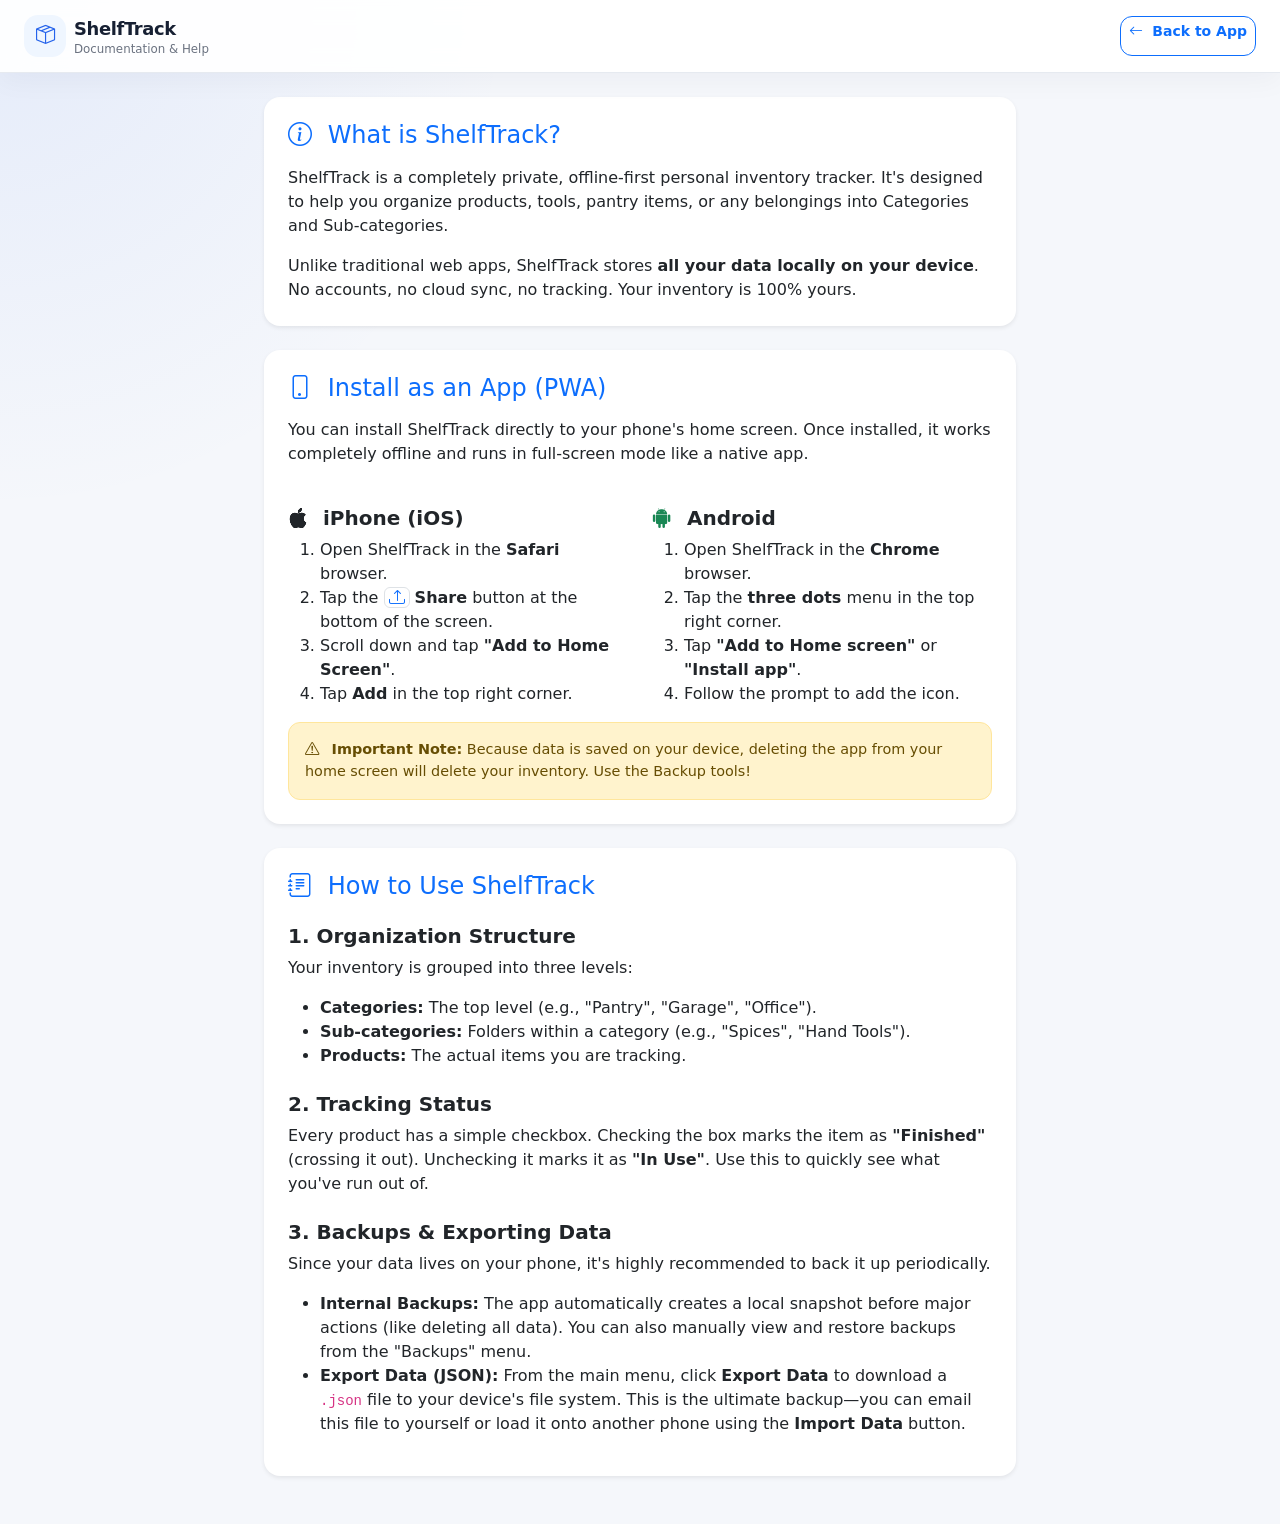
==== public/docs.html @ c381eab4 "Added docs" ====
<!doctype html>
<html lang="en">
<head>
  <meta charset="utf-8">
  <meta name="viewport" content="width=device-width, initial-scale=1">
  <title>ShelfTrack - Documentation</title>
  
  <!-- PWA Meta Tags -->
  <link rel="manifest" href="manifest.json">
  <meta name="theme-color" content="#4f46e5">
  <link rel="apple-touch-icon" href="icon.svg">
  <meta name="apple-mobile-web-app-capable" content="yes">
  <meta name="apple-mobile-web-app-status-bar-style" content="black-translucent">
  <meta name="apple-mobile-web-app-title" content="ShelfTrack">

  <link rel="icon" href="data:image/svg+xml,<svg xmlns=%22http://www.w3.org/2000/svg%22 viewBox=%220 0 100 100%22><text y=%22.9em%22 font-size=%2290%22>📦</text></svg>">
  <link href="https://cdn.jsdelivr.net/npm/bootstrap@5.3.3/dist/css/bootstrap.min.css" rel="stylesheet">
  <link href="https://cdn.jsdelivr.net/npm/bootstrap-icons@1.11.3/font/bootstrap-icons.css" rel="stylesheet">
  <link href="assets/css/app.css" rel="stylesheet">
</head>
<body>
  <nav class="navbar navbar-expand-lg navbar-light app-navbar sticky-top">
    <div class="container-fluid px-3 px-md-4">
      <a class="navbar-brand d-flex align-items-center gap-2" href="index.html">
        <span class="brand-icon"><i class="bi bi-box-seam"></i></span>
        <span>
          <strong>ShelfTrack</strong>
          <small class="d-block brand-tagline">Documentation & Help</small>
        </span>
      </a>
      <div class="ms-auto">
        <a href="index.html" class="btn btn-outline-primary btn-sm">
          <i class="bi bi-arrow-left me-1"></i> Back to App
        </a>
      </div>
    </div>
  </nav>

  <main class="container-fluid px-3 px-md-4 py-4" style="max-width: 800px; margin: 0 auto;">
    
    <div class="card shadow-sm border-0 mb-4" style="border-radius: 16px;">
      <div class="card-body p-4">
        <h2 class="h4 text-primary mb-3"><i class="bi bi-info-circle me-2"></i> What is ShelfTrack?</h2>
        <p>ShelfTrack is a completely private, offline-first personal inventory tracker. It's designed to help you organize products, tools, pantry items, or any belongings into Categories and Sub-categories.</p>
        <p class="mb-0">Unlike traditional web apps, ShelfTrack stores <strong>all your data locally on your device</strong>. No accounts, no cloud sync, no tracking. Your inventory is 100% yours.</p>
      </div>
    </div>

    <div class="card shadow-sm border-0 mb-4" style="border-radius: 16px;">
      <div class="card-body p-4">
        <h2 class="h4 text-primary mb-3"><i class="bi bi-phone me-2"></i> Install as an App (PWA)</h2>
        <p>You can install ShelfTrack directly to your phone's home screen. Once installed, it works completely offline and runs in full-screen mode like a native app.</p>
        
        <div class="row g-4 mt-1">
          <div class="col-md-6">
            <h5 class="fw-bold"><i class="bi bi-apple me-2 text-dark"></i> iPhone (iOS)</h5>
            <ol class="mb-0">
              <li>Open ShelfTrack in the <strong>Safari</strong> browser.</li>
              <li>Tap the <i class="bi bi-upload border rounded px-1 text-primary"></i> <strong>Share</strong> button at the bottom of the screen.</li>
              <li>Scroll down and tap <strong>"Add to Home Screen"</strong>.</li>
              <li>Tap <strong>Add</strong> in the top right corner.</li>
            </ol>
          </div>
          <div class="col-md-6">
            <h5 class="fw-bold"><i class="bi bi-android2 me-2 text-success"></i> Android</h5>
            <ol class="mb-0">
              <li>Open ShelfTrack in the <strong>Chrome</strong> browser.</li>
              <li>Tap the <strong>three dots</strong> menu in the top right corner.</li>
              <li>Tap <strong>"Add to Home screen"</strong> or <strong>"Install app"</strong>.</li>
              <li>Follow the prompt to add the icon.</li>
            </ol>
          </div>
        </div>
        <div class="alert alert-warning mt-3 mb-0" role="alert" style="border-radius: 12px; font-size: 0.9rem;">
          <i class="bi bi-exclamation-triangle me-2"></i> <strong>Important Note:</strong> Because data is saved on your device, deleting the app from your home screen will delete your inventory. Use the Backup tools!
        </div>
      </div>
    </div>

    <div class="card shadow-sm border-0 mb-4" style="border-radius: 16px;">
      <div class="card-body p-4">
        <h2 class="h4 text-primary mb-3"><i class="bi bi-journal-text me-2"></i> How to Use ShelfTrack</h2>
        
        <h5 class="fw-bold mt-4">1. Organization Structure</h5>
        <p>Your inventory is grouped into three levels:</p>
        <ul>
          <li><strong>Categories:</strong> The top level (e.g., "Pantry", "Garage", "Office").</li>
          <li><strong>Sub-categories:</strong> Folders within a category (e.g., "Spices", "Hand Tools").</li>
          <li><strong>Products:</strong> The actual items you are tracking.</li>
        </ul>

        <h5 class="fw-bold mt-4">2. Tracking Status</h5>
        <p>Every product has a simple checkbox. Checking the box marks the item as <strong>"Finished"</strong> (crossing it out). Unchecking it marks it as <strong>"In Use"</strong>. Use this to quickly see what you've run out of.</p>

        <h5 class="fw-bold mt-4">3. Backups & Exporting Data</h5>
        <p>Since your data lives on your phone, it's highly recommended to back it up periodically.</p>
        <ul>
          <li><strong>Internal Backups:</strong> The app automatically creates a local snapshot before major actions (like deleting all data). You can also manually view and restore backups from the "Backups" menu.</li>
          <li><strong>Export Data (JSON):</strong> From the main menu, click <strong>Export Data</strong> to download a <code>.json</code> file to your device's file system. This is the ultimate backup—you can email this file to yourself or load it onto another phone using the <strong>Import Data</strong> button.</li>
        </ul>
      </div>
    </div>

  </main>
</body>
</html>
---- public/assets/css/app.css ----
:root {
  --app-bg: #f5f7fb;
  --app-card: #ffffff;
  --app-text: #172033;
  --app-muted: #6b7280;
  --app-border: #e6eaf0;

  --app-primary: #2563eb;
  --app-primary-dark: #1d4ed8;
  --app-primary-soft: #eff6ff;

  --app-success: #16a34a;
  --app-success-soft: #ecfdf3;

  --app-warning: #f59e0b;
  --app-warning-soft: #fffbeb;

  --app-danger: #dc2626;
  --app-danger-soft: #fef2f2;

  --app-radius: 20px;
  --app-shadow: 0 12px 34px rgba(15, 23, 42, 0.07);
}

* {
  -webkit-tap-highlight-color: transparent;
}

body {
  background:
          radial-gradient(circle at top left, rgba(37, 99, 235, 0.08), transparent 32rem),
          var(--app-bg);
  color: var(--app-text);
  font-family: Inter, system-ui, -apple-system, BlinkMacSystemFont, "Segoe UI", sans-serif;
}

button,
.btn,
.form-control,
.form-select {
  min-height: 40px;
}

.btn {
  border-radius: 12px;
  font-weight: 600;
}

.app-navbar {
  background: rgba(255, 255, 255, 0.92);
  backdrop-filter: blur(14px);
  border-bottom: 1px solid var(--app-border);
  box-shadow: 0 8px 28px rgba(15, 23, 42, 0.04);
}

.navbar-brand {
  min-width: 0;
}

.brand-icon {
  width: 42px;
  height: 42px;
  flex: 0 0 42px;
  display: inline-flex;
  align-items: center;
  justify-content: center;
  border-radius: 14px;
  background: var(--app-primary-soft);
  color: var(--app-primary);
  font-size: 1.2rem;
}

.navbar-brand strong {
  color: var(--app-text);
  font-size: 1.12rem;
  letter-spacing: -0.02em;
}

.brand-tagline {
  font-size: 0.74rem;
  color: var(--app-muted);
  margin-top: -2px;
}

.navbar-toggler {
  border: 0;
  box-shadow: none !important;
}

main.container-fluid {
  max-width: 980px;
  margin: 0 auto;
}

.hero-card {
  background: var(--app-card);
  border: 1px solid var(--app-border);
  border-radius: var(--app-radius);
  box-shadow: var(--app-shadow);
  padding: 1.25rem;
}

.hero-card h1 {
  font-size: 1.35rem;
  font-weight: 750;
  letter-spacing: -0.03em;
}

.hero-card p {
  color: var(--app-muted);
}

.search-box {
  border-radius: 16px;
  overflow: hidden;
  border: 1px solid var(--app-border);
  background: #ffffff;
}

.search-box .input-group-text,
.search-box .form-control,
.search-box .btn {
  border: 0;
  background: #ffffff;
  box-shadow: none !important;
}

.search-box .form-control {
  font-size: 0.95rem;
}

/* Summary chips */

.summary-chips-container {
  display: flex;
  gap: 0.35rem;
  flex-wrap: nowrap;
  padding-bottom: 0.5rem;
}

.summary-chip {
  flex: 1 1 0;
  min-width: 0;
  background: var(--app-card);
  border: 1px solid var(--app-border);
  border-radius: 12px;
  padding: 0.25rem 0.35rem 0.25rem 0.25rem;
  box-shadow: 0 4px 12px rgba(15, 23, 42, 0.03);
  display: flex;
  align-items: center;
  gap: 0.35rem;
}

.summary-chip-icon {
  width: 22px;
  height: 22px;
  flex: 0 0 22px;
  border-radius: 50%;
  display: inline-flex;
  align-items: center;
  justify-content: center;
  font-size: 0.75rem;
}

.summary-chip-content {
  display: flex;
  align-items: center;
  gap: 0.25rem;
  min-width: 0;
  overflow: hidden;
}

.summary-chip-value {
  font-size: 0.9rem;
  font-weight: 800;
  line-height: 1;
}

.summary-chip-label {
  font-size: 0.7rem;
  color: var(--app-muted);
  font-weight: 500;
  white-space: nowrap;
  overflow: hidden;
  text-overflow: ellipsis;
}

.summary-primary .summary-chip-icon {
  background: var(--app-primary-soft);
  color: var(--app-primary);
}

.summary-info .summary-chip-icon {
  background: #eef2ff;
  color: #4f46e5;
}

.summary-warning .summary-chip-icon {
  background: var(--app-warning-soft);
  color: var(--app-warning);
}

.summary-success .summary-chip-icon {
  background: var(--app-success-soft);
  color: var(--app-success);
}

.summary-muted .summary-chip-icon {
  background: #f3f4f6;
  color: #4b5563;
}

/* Inventory */

.inventory-card {
  background: var(--app-card);
  border: 1px solid var(--app-border);
  border-radius: var(--app-radius);
  box-shadow: var(--app-shadow);
  margin-bottom: 1rem;
}

.category-header {
  display: grid;
  grid-template-columns: minmax(0, 1fr) auto;
  gap: 0.75rem;
  align-items: center;
  padding: 1rem;
  background: linear-gradient(180deg, #ffffff, #fbfcff);
  border-bottom: 1px solid var(--app-border);
}

.category-toggle {
  border: 0;
  background: transparent;
  padding: 0;
  min-width: 0;
  display: grid;
  grid-template-columns: 42px minmax(0, 1fr) 28px;
  align-items: center;
  gap: 0.75rem;
  text-align: left;
  color: var(--app-text);
}

.category-icon {
  width: 32px;
  height: 32px;
  border-radius: 10px;
  display: inline-flex;
  align-items: center;
  justify-content: center;
  background: var(--app-primary-soft);
  color: var(--app-primary);
  font-size: 1rem;
}

.category-title-wrap,
.subcategory-title-wrap {
  min-width: 0;
  display: flex;
  align-items: center;
  gap: 0.5rem;
}

.category-title,
.subcategory-title {
  font-weight: 750;
  letter-spacing: -0.02em;
  overflow: hidden;
  text-overflow: ellipsis;
  white-space: nowrap;
}

.category-title {
  font-size: 1.08rem;
}

.category-count,
.subcategory-count {
  color: var(--app-muted);
  font-size: 0.78rem;
  white-space: nowrap;
  flex-shrink: 0;
}

.toggle-chevron {
  transition: transform 0.2s ease;
}

.category-toggle[aria-expanded="true"] .toggle-chevron,
.subcategory-toggle[aria-expanded="true"] .toggle-chevron {
  transform: rotate(90deg);
}

.category-actions,
.subcategory-actions,
.product-actions {
  display: flex;
  align-items: center;
  gap: 0.45rem;
}

.action-main-btn {
  display: inline-flex;
  align-items: center;
  gap: 0.35rem;
  white-space: nowrap;
}

.icon-action-btn {
  width: 38px;
  height: 38px;
  min-height: 38px;
  padding: 0;
  border-radius: 12px;
  display: inline-flex;
  align-items: center;
  justify-content: center;
}

.subcategory-list {
  padding: 0.85rem;
}

.subcategory-card {
  border: 1px solid var(--app-border);
  background: #ffffff;
  border-radius: 18px;
  margin-bottom: 0.75rem;
}

.subcategory-card:last-child {
  margin-bottom: 0;
}

.subcategory-title {
  font-size: 0.98rem;
}

.product-list {
  padding: 0 0.85rem 0.65rem;
}

.product-row {
  border-top: 1px dashed #e5e7eb;
}

.product-info {
  min-width: 0;
}

.product-name {
  font-weight: 650;
  font-size: 0.95rem;
  overflow-wrap: anywhere;
  margin-bottom: 0.4rem;
}

.status-badge {
  border: 0;
  border-radius: 999px;
  min-height: auto;
  padding: 0.28rem 0.65rem;
  font-size: 0.74rem;
  font-weight: 750;
  display: inline-flex;
  align-items: center;
  gap: 0.3rem;
}

.status-in-use {
  background: var(--app-success-soft);
  color: var(--app-success);
}

.status-finished {
  background: #f3f4f6;
  color: #4b5563;
}

.small-empty-row {
  color: var(--app-muted);
  font-size: 0.9rem;
  padding: 0.8rem;
}

.empty-state {
  text-align: center;
  padding: 4rem 1rem;
  background: var(--app-card);
  border: 1px solid var(--app-border);
  border-radius: var(--app-radius);
  box-shadow: var(--app-shadow);
}

.empty-state i {
  font-size: 3rem;
  color: var(--app-primary);
}

.empty-state h3 {
  margin-top: 1rem;
  font-size: 1.25rem;
  font-weight: 750;
}

.empty-state p {
  color: var(--app-muted);
}

/* Backups / Modals / Toast */

.backup-item {
  border: 1px solid var(--app-border);
  border-radius: 16px;
  padding: 1rem;
  margin-bottom: 0.75rem;
  background: #fff;
}

.modal-content {
  border: 0;
  border-radius: 22px;
  box-shadow: 0 24px 80px rgba(15, 23, 42, 0.18);
}

.modal-header,
.modal-footer {
  border-color: var(--app-border);
}

.toast {
  border-radius: 16px;
}


/* Dropdown */
.dropdown-menu {
  padding: 0.25rem 0 !important;
}

.dropdown-item {
  padding: 0.35rem 1rem !important;
  font-size: 0.85rem !important;
}

.dropdown-divider {
  margin: 0.25rem 0 !important;
}

/* Mobile */

@media (max-width: 768px) {
  body {
    font-size: 0.95rem;
  }

  main.container-fluid {
    padding: 0.85rem !important;
  }

  .app-navbar .container-fluid {
    padding-left: 0.85rem !important;
    padding-right: 0.85rem !important;
  }

  .brand-icon {
    width: 38px;
    height: 38px;
    flex-basis: 38px;
  }

  .navbar-brand strong {
    font-size: 1rem;
  }

  .brand-tagline {
    display: none !important;
  }

  #topNavbar .ms-auto {
    display: grid !important;
    grid-template-columns: 1fr 1fr;
    gap: 0.6rem !important;
    width: 100%;
    margin-top: 0.85rem !important;
  }

  #topNavbar .btn {
    width: 100%;
    justify-content: center;
    min-height: 44px;
  }

  .hero-card {
    padding: 1rem;
    border-radius: 18px;
    margin-bottom: 0.85rem !important;
  }

  .hero-card h1 {
    font-size: 1.05rem;
    margin-bottom: 0.25rem !important;
  }

  .hero-card p {
    font-size: 0.84rem;
    line-height: 1.35;
  }

  #summaryCards {
    margin-bottom: 0.5rem !important;
  }

  section.d-flex.flex-wrap.justify-content-between {
    align-items: stretch !important;
    margin-bottom: 0.8rem !important;
  }

  section.d-flex.flex-wrap.justify-content-between > div:first-child {
    width: 100%;
  }

  section.d-flex.flex-wrap.justify-content-between h2 {
    font-size: 1.05rem;
    margin-bottom: 0.1rem !important;
  }

  section.d-flex.flex-wrap.justify-content-between .text-muted {
    font-size: 0.8rem;
  }

  section.d-flex.flex-wrap.justify-content-between > div:last-child {
    display: grid !important;
    grid-template-columns: 1fr 1fr;
    gap: 0.6rem !important;
    width: 100%;
  }

  #btnSeedSampleData,
  #btnAddCategory {
    width: 100%;
    min-height: 44px;
  }

  .inventory-card {
    border-radius: 18px;
    margin-bottom: 0.85rem;
  }



  .icon-action-btn {
    width: 28px !important;
    height: 28px !important;
    min-height: 28px !important;
    padding: 0 !important;
    font-size: 0.9rem;
  }

  .subcategory-list {
    padding: 0.75rem;
  }

  .subcategory-card {
    border-radius: 16px;
  }

  .product-actions {
    justify-content: flex-start;
  }

  .modal-dialog {
    margin: 0.75rem;
  }

  .modal-footer {
    display: grid;
    grid-template-columns: 1fr 1fr;
    gap: 0.6rem;
  }

  .modal-footer .btn {
    width: 100%;
    margin: 0 !important;
    min-height: 44px;
  }

  .toast-container {
    left: 0 !important;
    right: 0 !important;
    bottom: 0 !important;
    padding: 0.75rem !important;
  }

  .toast {
    width: 100%;
  }
}

@media (max-width: 420px) {
  #topNavbar .ms-auto {
    grid-template-columns: 1fr;
  }

  section.d-flex.flex-wrap.justify-content-between > div:last-child {
    grid-template-columns: 1fr;
  }

  .category-title,
  .subcategory-title {
    white-space: normal;
  }

  .icon-action-btn {
    width: 28px !important;
    height: 28px !important;
    min-height: 28px !important;
    padding: 0 !important;
    font-size: 0.85rem !important;
  }
}
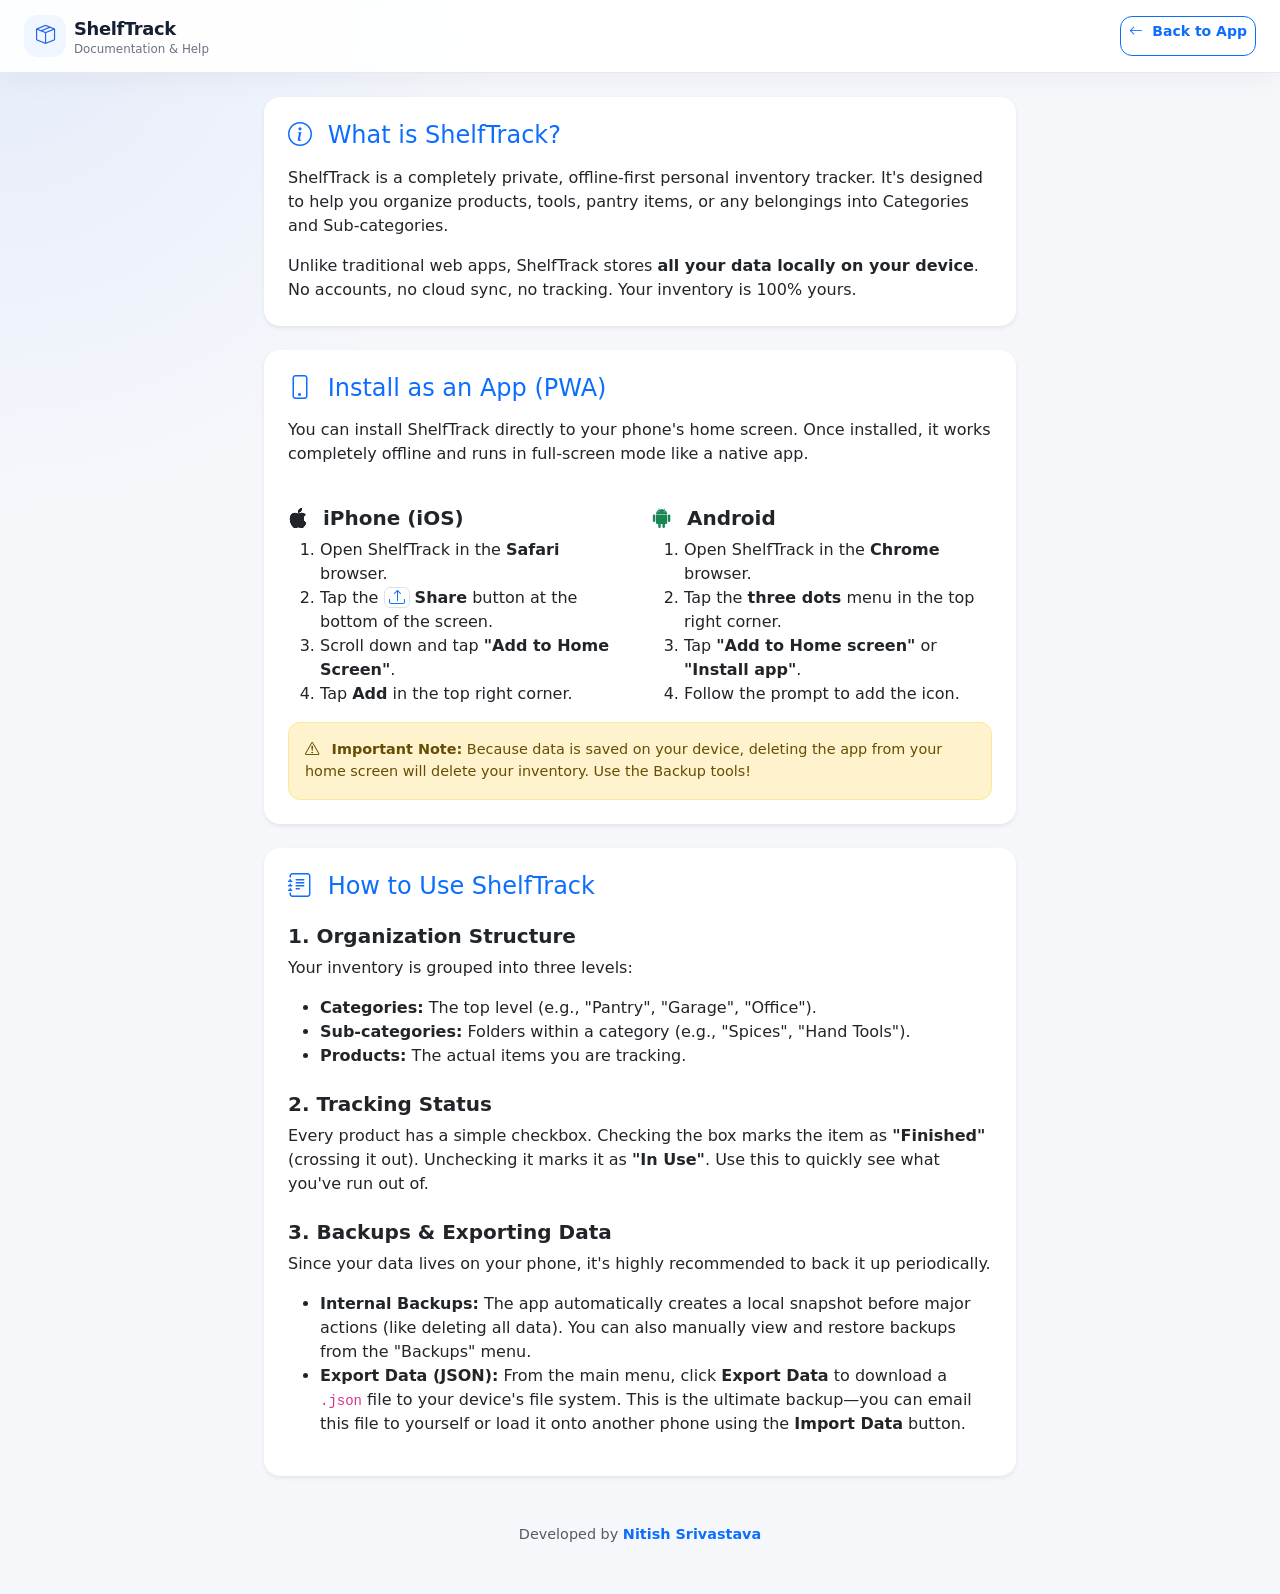
==== commit 39e2b144: "Added my name" ====
--- a/public/docs.html
+++ b/public/docs.html
@@ -100,6 +100,9 @@
         </ul>
       </div>
     </div>
+    <footer class="text-center mt-5 mb-4 text-muted" style="font-size: 0.9rem;">
+      <p>Developed by <a href="https://www.linkedin.com/in/nitish-srivastava-353a61129/" target="_blank" rel="noopener" class="text-decoration-none fw-bold text-primary">Nitish Srivastava</a></p>
+    </footer>
 
   </main>
 </body>
--- a/public/assets/css/app.css
+++ b/public/assets/css/app.css
@@ -394,7 +394,7 @@
   box-shadow: var(--app-shadow);
 }
 
-.empty-state i {
+.empty-state > i {
   font-size: 3rem;
   color: var(--app-primary);
 }
